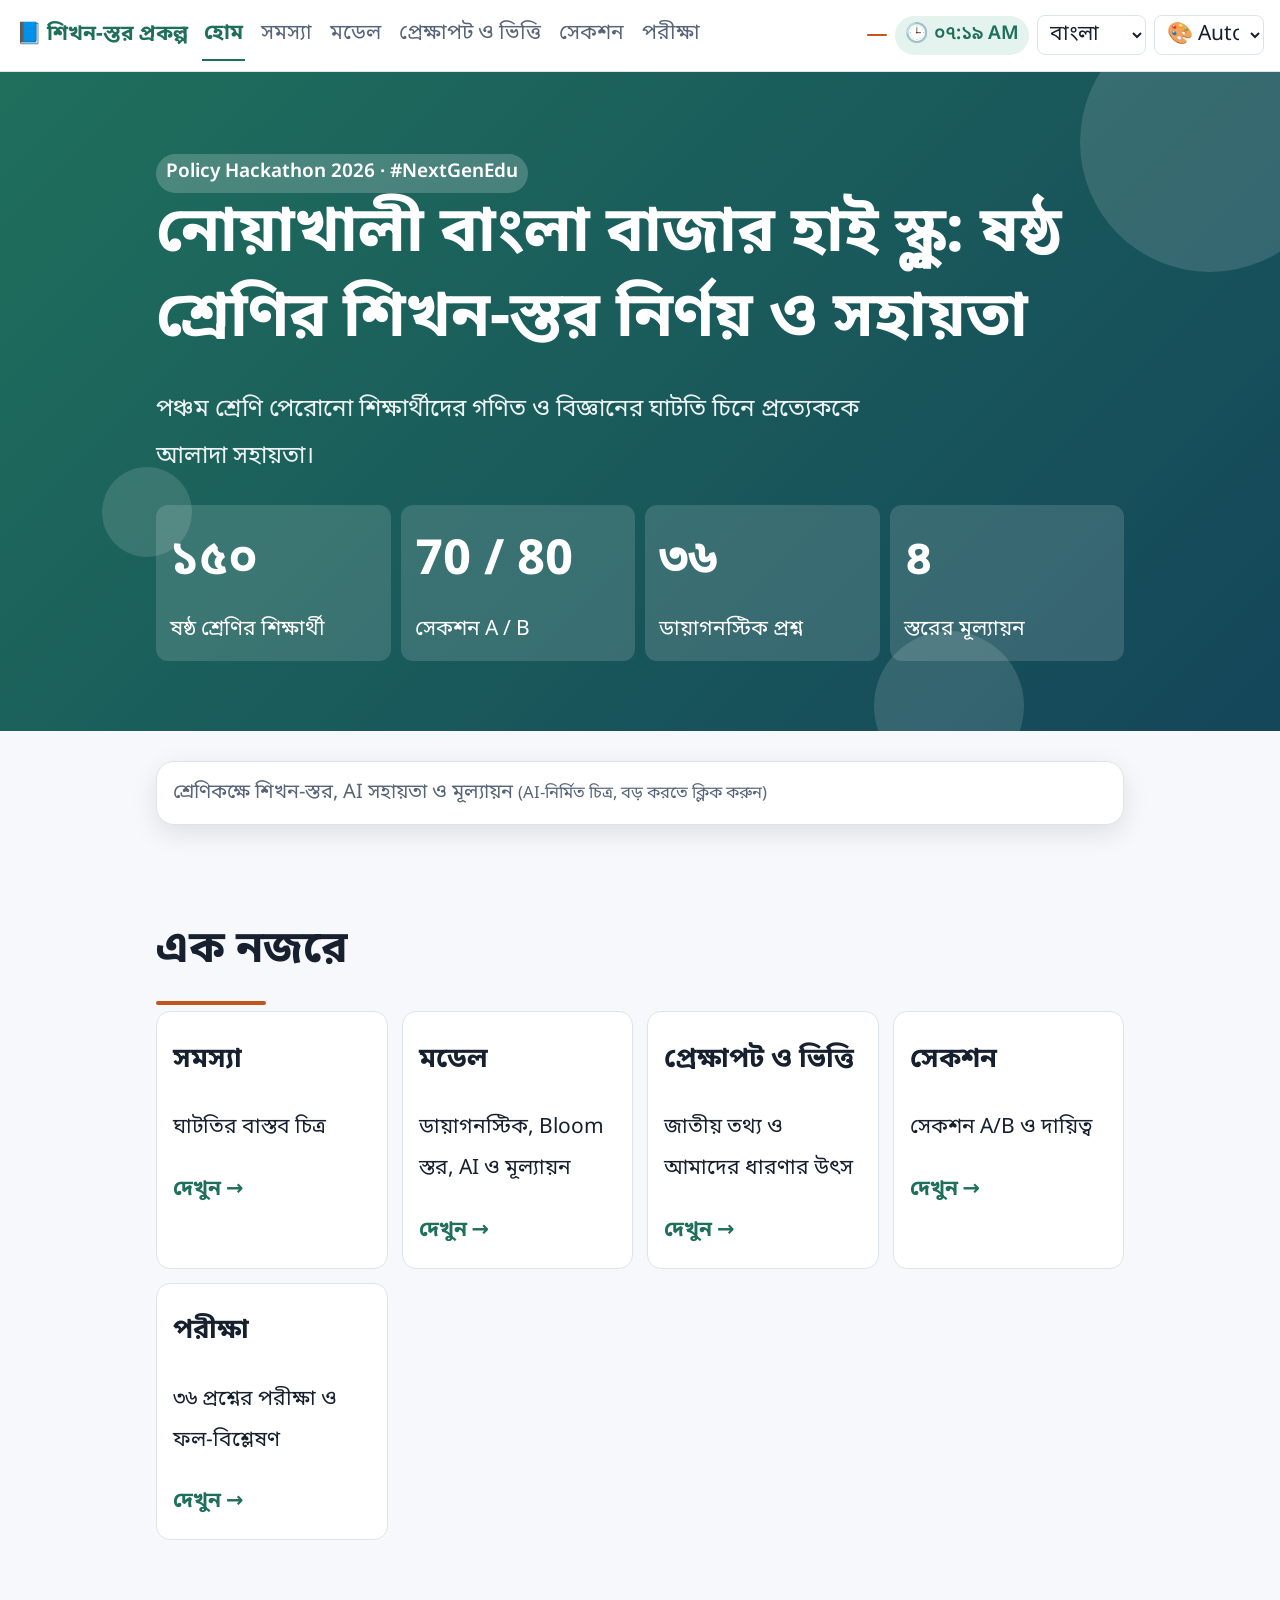
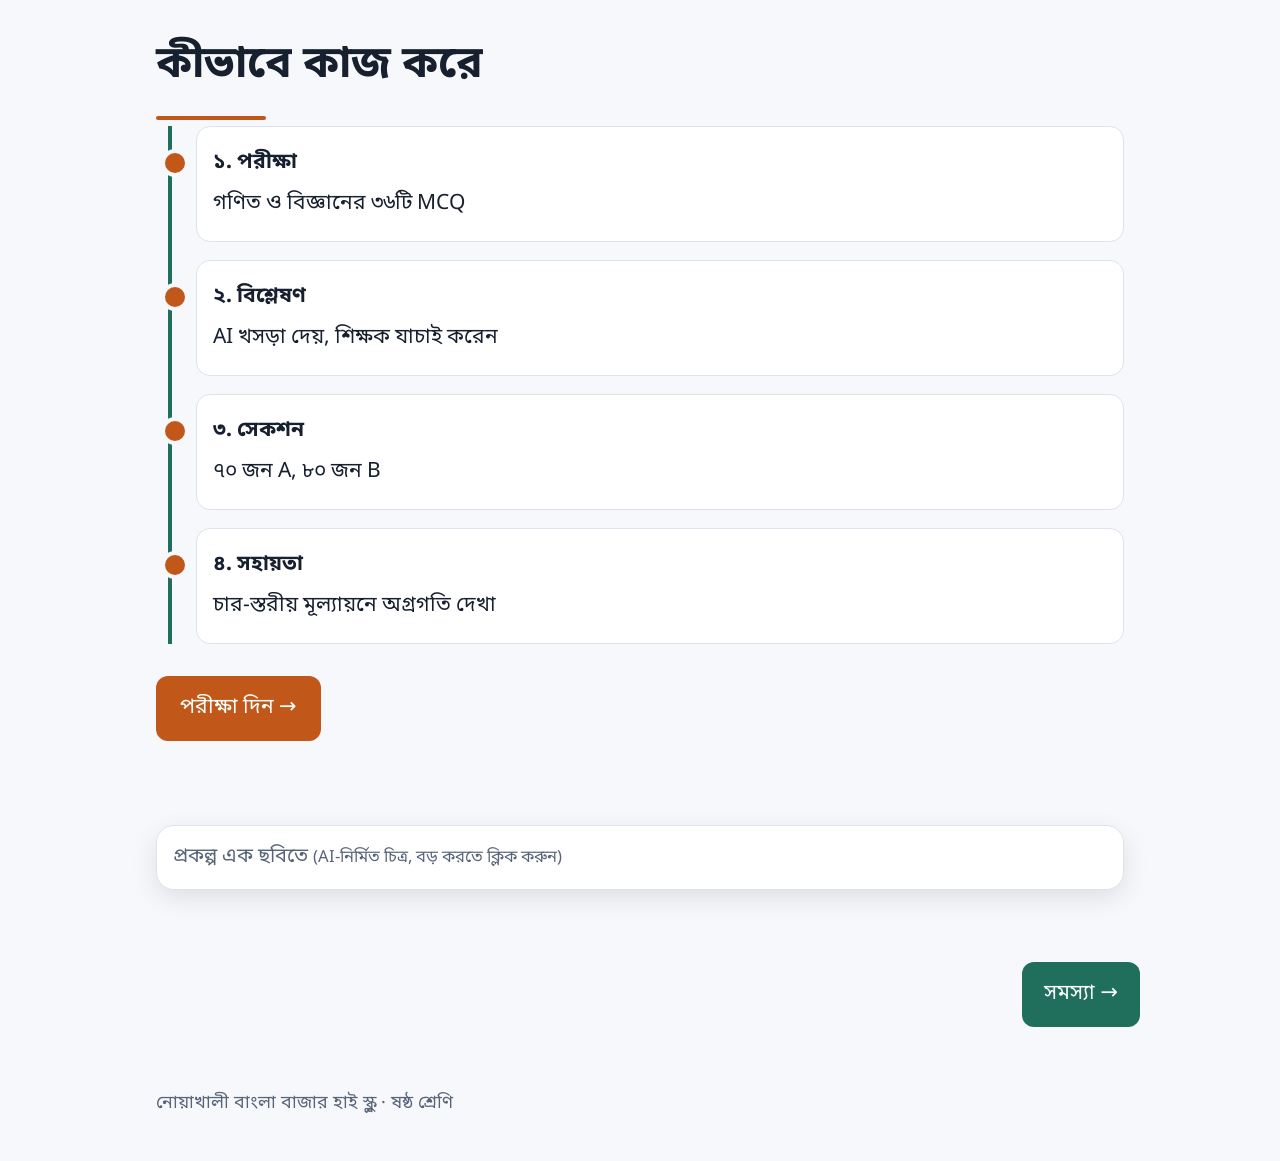
==== index.html @ 9eba0ad5 "Add files via upload" ====
<!doctype html><html lang="bn"><head><meta charset="utf-8"><meta name="viewport" content="width=device-width,initial-scale=1,viewport-fit=cover"><title>Learning-Level Project</title>
<link href="https://fonts.googleapis.com/css2?family=Noto+Sans+Bengali:wght@400;600;700&family=Noto+Sans+Devanagari:wght@400;600;700&display=swap" rel="stylesheet"><link rel="stylesheet" href="style.css"></head><body data-pk="n_home">
<nav><b>📘 <span data-t="brand"></span></b><a href="index.html" class="on" data-t="n_home"></a><a href="problem.html" class="" data-t="n_prob"></a><a href="model.html" class="" data-t="n_model"></a><a href="evidence.html" class="" data-t="n_ctx"></a><a href="sections.html" class="" data-t="n_sec"></a><a href="exam.html" class="" data-t="n_exam"></a><span style="margin-left:auto;display:flex;gap:8px;align-items:center"><span id="nt" class="tag" style="background:var(--ac);color:#fff"></span><span id="clk" class="tag"></span>
<select id="lg" aria-label="Language"><option value="bn">বাংলা</option><option value="en">English</option><option value="hi">हिन्दी</option></select>
<select id="th" aria-label="Theme"><option value="auto">🎨 Auto</option><option value="light">☀️</option><option value="dark">🌙</option><option value="ocean">🌊</option><option value="forest">🌲</option><option value="sunset">🌅</option><option value="rose">🌸</option><option value="midnight">🌌</option></select></span></nav>
<header class="hero "><i class="blob b1"></i><i class="blob b2"></i><i class="blob b3"></i><div class="w"><span class="tag" style="background:rgba(255,255,255,.2);color:#fff">Policy Hackathon 2026 · #NextGenEdu</span><h1 data-t="h_t"></h1><p data-t="h_s"></p><div class="st rv"><div><b data-n="150"></b><span data-t="st1"></span></div><div><b>70 / 80</b><span data-t="st2"></span></div><div><b data-n="36"></b><span data-t="st3"></span></div><div><b data-n="4"></b><span data-t="st4"></span></div></div></div></header>
<main><section class=""><div class="w"><figure class="fig rv"><img src="img/banner.jpg" loading="lazy" alt=""><figcaption><span data-t="cap_banner"></span> <small data-t="zoom"></small></figcaption></figure></div></section><section class=""><div class="w"><h2 class="rv" data-t="h_g"></h2><div class="g"><a class="c lk rv d0" href="problem.html"><h3 data-t="n_prob"></h3><p data-t="d_prob"></p><span data-t="see"></span></a><a class="c lk rv d1" href="model.html"><h3 data-t="n_model"></h3><p data-t="d_model"></p><span data-t="see"></span></a><a class="c lk rv d2" href="evidence.html"><h3 data-t="n_ctx"></h3><p data-t="d_ctx"></p><span data-t="see"></span></a><a class="c lk rv d3" href="sections.html"><h3 data-t="n_sec"></h3><p data-t="d_sec"></p><span data-t="see"></span></a><a class="c lk rv d0" href="exam.html"><h3 data-t="n_exam"></h3><p data-t="d_exam"></p><span data-t="see"></span></a></div></div></section><section class=""><div class="w"><h2 class="rv" data-t="h_h"></h2><div class="tl"><div class="c rv" data-t="s1"></div><div class="c rv" data-t="s2"></div><div class="c rv" data-t="s3"></div><div class="c rv" data-t="s4"></div></div><a class="cta" href="exam.html" data-t="cta"></a></div></section><section class=""><div class="w"><figure class="fig rv"><img src="img/overview.jpg" loading="lazy" alt=""><figcaption><span data-t="cap_overview"></span> <small data-t="zoom"></small></figcaption></figure></div></section></main><div class="w nx"><span></span><a href="problem.html"><span data-t="n_prob"></span> →</a></div>
<footer><div class="w" data-t="foot"></div></footer><script src="i18n.js"></script><script src="app.js"></script></body></html>
---- style.css ----
:root{--bg:#f6f8fb;--cd:#fff;--tx:#17202e;--mu:#586579;--pr:#1f6f5c;--pr2:#e4f3ee;--ac:#c2571a;--bd:#dce3ec;--ok:#1f8f4e;--no:#c93b3b;box-sizing:border-box;padding-top:env(safe-area-inset-top,0px);padding-bottom:env(safe-area-inset-bottom,0px)}
@media(prefers-color-scheme:dark){:root:not([data-theme="light"]){--bg:#0f1620;--cd:#18212e;--tx:#e8edf5;--mu:#9aa8bc;--pr:#4fc3a1;--pr2:#16342d;--ac:#f0914f;--bd:#2a3748;color-scheme:dark}}
:root[data-theme="dark"]{--bg:#0f1620;--cd:#18212e;--tx:#e8edf5;--mu:#9aa8bc;--pr:#4fc3a1;--pr2:#16342d;--ac:#f0914f;--bd:#2a3748;color-scheme:dark}
:root[data-theme="dark"]{--hp:#1b4d41;--h2:#0e2f3d}@media(prefers-color-scheme:dark){:root:not([data-theme]){--hp:#1b4d41;--h2:#0e2f3d}}
:root[data-theme="ocean"]{--bg:#eef6fb;--cd:#fff;--tx:#10222f;--mu:#52687a;--pr:#1565a8;--pr2:#e0eef9;--ac:#e07b00;--bd:#cfe0ec;--hp:#1565a8;--h2:#0b3a66}
:root[data-theme="forest"]{--bg:#f3f6ef;--cd:#fff;--tx:#1d2a1a;--mu:#5b6b55;--pr:#3b7d2c;--pr2:#e6f1df;--ac:#b5651d;--bd:#d9e3d0;--hp:#3b7d2c;--h2:#1f4a1a}
:root[data-theme="sunset"]{--bg:#fff6f0;--cd:#fff;--tx:#2b1a14;--mu:#7a5a4d;--pr:#c94a18;--pr2:#fde9df;--ac:#7a3fb0;--bd:#f0d9cc;--hp:#d2531e;--h2:#8e2a3c}
:root[data-theme="rose"]{--bg:#fdf3f6;--cd:#fff;--tx:#2a1620;--mu:#7a5565;--pr:#b83a6b;--pr2:#fbe4ec;--ac:#2a7f8f;--bd:#efd3dd;--hp:#b83a6b;--h2:#6a2150}
:root[data-theme="midnight"]{--bg:#0b1020;--cd:#141b30;--tx:#e6ebf7;--mu:#98a3c0;--pr:#7aa2ff;--pr2:#1c2850;--ac:#ffb454;--bd:#27315a;--hp:#27408f;--h2:#121a3a;color-scheme:dark}
select{font:inherit;padding:4px 8px;border-radius:8px;border:1px solid var(--bd);background:var(--cd);color:var(--tx)}
html{scroll-behavior:smooth;scroll-padding-top:calc(env(safe-area-inset-top,0px) + 64px)}
*{box-sizing:border-box}body{margin:0;background:var(--bg);color:var(--tx);font-family:'Noto Sans Bengali','Kalpurush',system-ui,sans-serif;line-height:1.75}
nav{position:sticky;top:0;z-index:9;background:var(--cd);border-bottom:1px solid var(--bd);padding:10px 16px;padding-top:calc(10px + env(safe-area-inset-top,0px));display:flex;gap:14px;align-items:center;overflow-x:auto;white-space:nowrap}
nav b{color:var(--pr)}nav a{color:var(--mu);text-decoration:none;font-size:.9rem}nav a:hover{color:var(--pr)}
.w{max-width:1000px;margin:0 auto;padding:0 16px}section{padding:42px 0}h2{font-size:1.5rem;margin:0 0 6px}h3{margin:.2em 0}.sub{color:var(--mu);margin:0 0 18px}
.hero{background:linear-gradient(135deg,var(--hp,var(--pr)),var(--h2,#14465a));color:#fff;padding:54px 0 46px}.hero h1{font-size:clamp(1.5rem,4.5vw,2.4rem);margin:0 0 8px;line-height:1.35}.hero p{max-width:720px;opacity:.92}
.st{display:grid;grid-template-columns:repeat(auto-fit,minmax(130px,1fr));gap:10px;margin-top:22px}.st div{background:rgba(255,255,255,.14);border-radius:12px;padding:10px 14px}.st b{font-size:1.6rem;display:block}
.g{display:grid;grid-template-columns:repeat(auto-fit,minmax(230px,1fr));gap:14px}.c{background:var(--cd);border:1px solid var(--bd);border-radius:14px;padding:16px}
.tbl{overflow-x:auto}table{border-collapse:collapse;width:100%;background:var(--cd);font-size:.93rem}td,th{border:1px solid var(--bd);padding:8px 10px;text-align:left;vertical-align:top}th{background:var(--pr2)}
.bar{display:flex;height:34px;border-radius:10px;overflow:hidden;margin:10px 0;font-size:.85rem;color:#fff}.bar span{display:flex;align-items:center;justify-content:center}
.tag{display:inline-block;background:var(--pr2);color:var(--pr);border-radius:20px;padding:1px 10px;font-size:.8rem;font-weight:600}.warn{border-left:5px solid var(--ac);background:var(--cd);padding:12px 16px;border-radius:8px;margin-top:16px}
button{font:inherit;border:0;border-radius:10px;padding:10px 18px;background:var(--pr);color:#fff;cursor:pointer}button.s{background:var(--pr2);color:var(--pr)}button:disabled{opacity:.45}
input{font:inherit;padding:10px;border:1px solid var(--bd);border-radius:10px;background:var(--bg);color:var(--tx);width:100%;margin:4px 0 10px}
.opt{display:flex;gap:10px;width:100%;text-align:left;background:var(--cd);color:var(--tx);border:2px solid var(--bd);margin:8px 0}.opt.on{border-color:var(--pr);background:var(--pr2)}
.nv{display:grid;grid-template-columns:repeat(auto-fill,minmax(40px,1fr));gap:6px;margin-top:10px}.nv button{padding:7px 0;background:var(--cd);color:var(--tx);border:2px solid var(--bd)}.nv .d{background:var(--pr2);border-color:var(--pr)}.nv .cur{outline:2px solid var(--ac)}
.row{display:flex;justify-content:space-between;gap:10px;flex-wrap:wrap;margin-top:12px;align-items:center}.big{font-size:2.4rem;font-weight:700;color:var(--pr)}
.ok{color:var(--ok)}.no{color:var(--no)}#tm{font-weight:700;color:var(--ac)}footer{padding:30px 0 40px;color:var(--mu);font-size:.85rem}.hide{display:none}
@media print{nav,.noprint{display:none}.hero{color:#000;background:none}}

html{font-size:clamp(18px,1.15vw + 12px,21px)}body{line-height:1.95;animation:pg .6s ease both}
h2{font-size:2.1rem}h3{font-size:1.3rem}.sub{font-size:1.08rem}nav a{font-size:1rem;padding:4px 2px;border-bottom:2px solid transparent}nav a.on{color:var(--pr);border-color:var(--pr);font-weight:700}
table{font-size:1rem}td,th{padding:12px 14px}button{font-size:1.05rem;padding:12px 22px}.opt{font-size:1.15rem}.tag{font-size:.9rem}.c{transition:transform .3s,box-shadow .3s}.c:hover{transform:translateY(-6px);box-shadow:0 14px 30px rgba(0,0,0,.12)}
.hero{position:relative;overflow:hidden;padding:80px 0 70px}.hero .w{position:relative;z-index:1}.hero h1{font-size:clamp(1.8rem,5vw,3rem)}.hero p{font-size:1.15rem}.ph{padding:48px 0 38px}
.blob{position:absolute;border-radius:50%;background:#fff;opacity:.13;animation:fl 9s ease-in-out infinite}.b1{width:260px;height:260px;right:-60px;top:-60px}.b2{width:150px;height:150px;right:20%;bottom:-50px;animation-delay:-3s}.b3{width:90px;height:90px;left:8%;top:60%;animation-delay:-6s}
.st b{font-size:2.3rem}.big{font-size:3rem}.rv{opacity:0;transform:translateY(28px);transition:opacity .8s ease,transform .8s ease}.rv.in{opacity:1;transform:none}.d1{transition-delay:.12s}.d2{transition-delay:.24s}.d3{transition-delay:.36s}
.bar span{transform-origin:left;transform:scaleX(0)}.bar.in span{animation:grow 1.1s ease forwards}.bar.in span:nth-child(2){animation-delay:.2s}.bar.in span:nth-child(3){animation-delay:.4s}.bar.in span:nth-child(4){animation-delay:.6s}
.tl{border-left:4px solid var(--pr);margin-left:12px;padding-left:24px}.tl .c{margin-bottom:18px;position:relative}.tl .c:before{content:'';position:absolute;left:-36px;top:22px;width:20px;height:20px;border-radius:50%;background:var(--ac);border:4px solid var(--bg)}
.nx{display:flex;justify-content:space-between;gap:12px;flex-wrap:wrap;padding:30px 0}.nx a{background:var(--pr);color:#fff;padding:12px 22px;border-radius:12px;text-decoration:none;transition:transform .2s}.nx a:hover{transform:translateX(4px)}.nx a.s{background:var(--pr2);color:var(--pr)}
.big2{font-size:2.6rem;font-weight:700;color:var(--ac)}@keyframes pg{from{opacity:0}to{opacity:1}}@keyframes fl{50%{transform:translateY(-26px) scale(1.06)}}@keyframes grow{to{transform:scaleX(1)}}
@media(prefers-reduced-motion:reduce){*{animation:none!important;transition:none!important}.rv{opacity:1;transform:none}.bar span{transform:none}}
.md{position:fixed;inset:0;background:rgba(0,0,0,.55);display:flex;align-items:center;justify-content:center;z-index:50;animation:pg .25s}.mb{background:var(--cd);color:var(--tx);border-radius:20px;padding:28px;max-width:480px;width:calc(100% - 32px);animation:pop .35s ease;box-shadow:0 20px 60px rgba(0,0,0,.35)}
@keyframes pop{from{transform:scale(.85);opacity:0}}@keyframes sl{from{opacity:0;transform:translateX(26px)}}@keyframes pl{50%{opacity:.45}}@keyframes gv{to{stroke-dashoffset:var(--o)}}@keyframes fw{from{width:0}}
.intro ul{padding-left:1.2em}.qs{animation:sl .35s ease}.pbar{height:10px;background:var(--bd);border-radius:8px;overflow:hidden;margin-bottom:12px}.pbar i{display:block;height:100%;background:linear-gradient(90deg,var(--pr),var(--ac));transition:width .5s}
.qt{font-size:1.45rem;line-height:1.75}.opt b{background:var(--pr2);color:var(--pr);border-radius:8px;min-width:2em;text-align:center;align-self:flex-start}.opt{transition:transform .15s,border-color .2s;align-items:center}.opt:hover{transform:translateX(6px);border-color:var(--pr)}.opt.on{animation:pop .3s}.opt.on b{background:var(--pr);color:#fff}
.tmr{font-weight:700}.tmr.low{color:var(--no);animation:pl 1s infinite}.fl{background:#fff3cd!important;border-color:#f0ad00!important;color:#7a5600!important}
.gauge{width:170px;height:170px}.gv{animation:gv 1.4s ease forwards}.res{display:flex;gap:22px;align-items:center;flex-wrap:wrap}.lb{display:grid;grid-template-columns:110px 1fr 54px;gap:10px;align-items:center;margin:8px 0}.tk{height:16px;background:var(--bd);border-radius:10px;overflow:hidden}.fb{height:100%;border-radius:10px;width:var(--w);animation:fw 1.1s ease both}.v0{background:#d64545}.v1{background:#e8890c}.v2{background:#7bb33a}.v3{background:#1f8f4e}
details{margin-top:8px}summary{cursor:pointer;font-weight:700}
.fig{margin:0;border-radius:18px;overflow:hidden;background:var(--cd);border:1px solid var(--bd);box-shadow:0 8px 26px rgba(0,0,0,.1)}.fig img{width:100%;height:auto;display:block;cursor:zoom-in;transition:transform .7s}.fig:hover img{transform:scale(1.04)}.fig figcaption{padding:12px 16px;color:var(--mu);font-size:.95rem}
.gal{display:grid;grid-template-columns:repeat(auto-fit,minmax(min(100%,340px),1fr));gap:20px}main>section:first-child{padding-top:30px}
.cmp .r2{display:grid;grid-template-columns:130px 1fr;gap:10px;align-items:center;margin:12px 0}.cmp .t{display:flex;align-items:center;gap:8px;margin:3px 0}.cmp .t div.f{height:16px;border-radius:10px;width:var(--w);transform-origin:left;transform:scaleX(0)}.cmp.in .f{animation:grow 1.1s ease forwards}.f.a,.lg.a{background:var(--pr)}.f.b,.lg.b{background:var(--ac)}.lg{display:inline-block;width:14px;height:14px;border-radius:4px;vertical-align:middle}.cmp b{min-width:3em;font-size:.95rem}.cmp small{color:var(--mu)}
@media(max-width:560px){.cmp .r2{grid-template-columns:1fr}}
body{font-family:'Noto Sans Bengali','Noto Sans Devanagari',system-ui,sans-serif}html[lang=hi] body,html[lang=en] body{line-height:1.85}
.flip{perspective:1000px;height:300px;cursor:pointer;outline:none}.fi{position:relative;width:100%;height:100%;transition:transform .7s;transform-style:preserve-3d}.ff,.fb2{position:absolute;inset:0;backface-visibility:hidden;-webkit-backface-visibility:hidden;border-radius:16px;padding:18px;display:flex;flex-direction:column;justify-content:center;border:1px solid var(--bd);background:var(--cd);box-shadow:0 6px 18px rgba(0,0,0,.08)}.fb2{transform:rotateY(180deg);background:var(--pr2);font-size:.98rem}.flip.on .fi{transform:rotateY(180deg)}@media(hover:hover){.flip:hover .fi{transform:rotateY(180deg)}.flip.on:hover .fi{transform:none}}.hint{color:var(--mu);margin-top:8px}.flip:focus-visible .ff{outline:3px solid var(--ac)}
.lad{display:grid;grid-template-columns:repeat(6,1fr);gap:10px;align-items:end}.stp{background:var(--cd);border:1px solid var(--bd);border-top:5px solid var(--pr);border-radius:14px;padding:12px;height:calc(120px + var(--i)*26px);transition:transform .3s,background .3s;font-size:.92rem}.stp:hover{transform:translateY(-8px);background:var(--pr2)}@media(max-width:820px){.lad{grid-template-columns:1fr 1fr}.stp{height:auto}}
.tbs{display:flex;gap:8px;flex-wrap:wrap;margin-bottom:12px}.tb{background:var(--cd);color:var(--tx);border:2px solid var(--bd)}.tb.on{background:var(--pr);color:#fff;border-color:var(--pr)}.tp{display:none}.tp.on{display:block;animation:sl .35s}
details.acc{background:var(--cd);border:1px solid var(--bd);border-radius:12px;padding:12px 16px;margin:8px 0;transition:box-shadow .2s,border-color .2s}details.acc:hover{box-shadow:0 6px 18px rgba(0,0,0,.1)}details.acc summary{cursor:pointer;font-weight:700}details.acc[open]{border-color:var(--pr)}details.acc p{margin:8px 0 0;animation:sl .3s}
a.lk{display:block;text-decoration:none;color:inherit}a.lk span{color:var(--pr);font-weight:700}h2:after{content:'';display:block;width:50px;height:4px;background:var(--ac);border-radius:4px;margin-top:6px;transition:width .8s}h2.in:after{width:110px}button:active{transform:scale(.97)}.cta{display:inline-block;margin-top:14px;background:var(--ac);color:#fff;padding:12px 24px;border-radius:12px;text-decoration:none;transition:transform .2s}.cta:hover{transform:scale(1.05)}
nav select{max-width:110px}
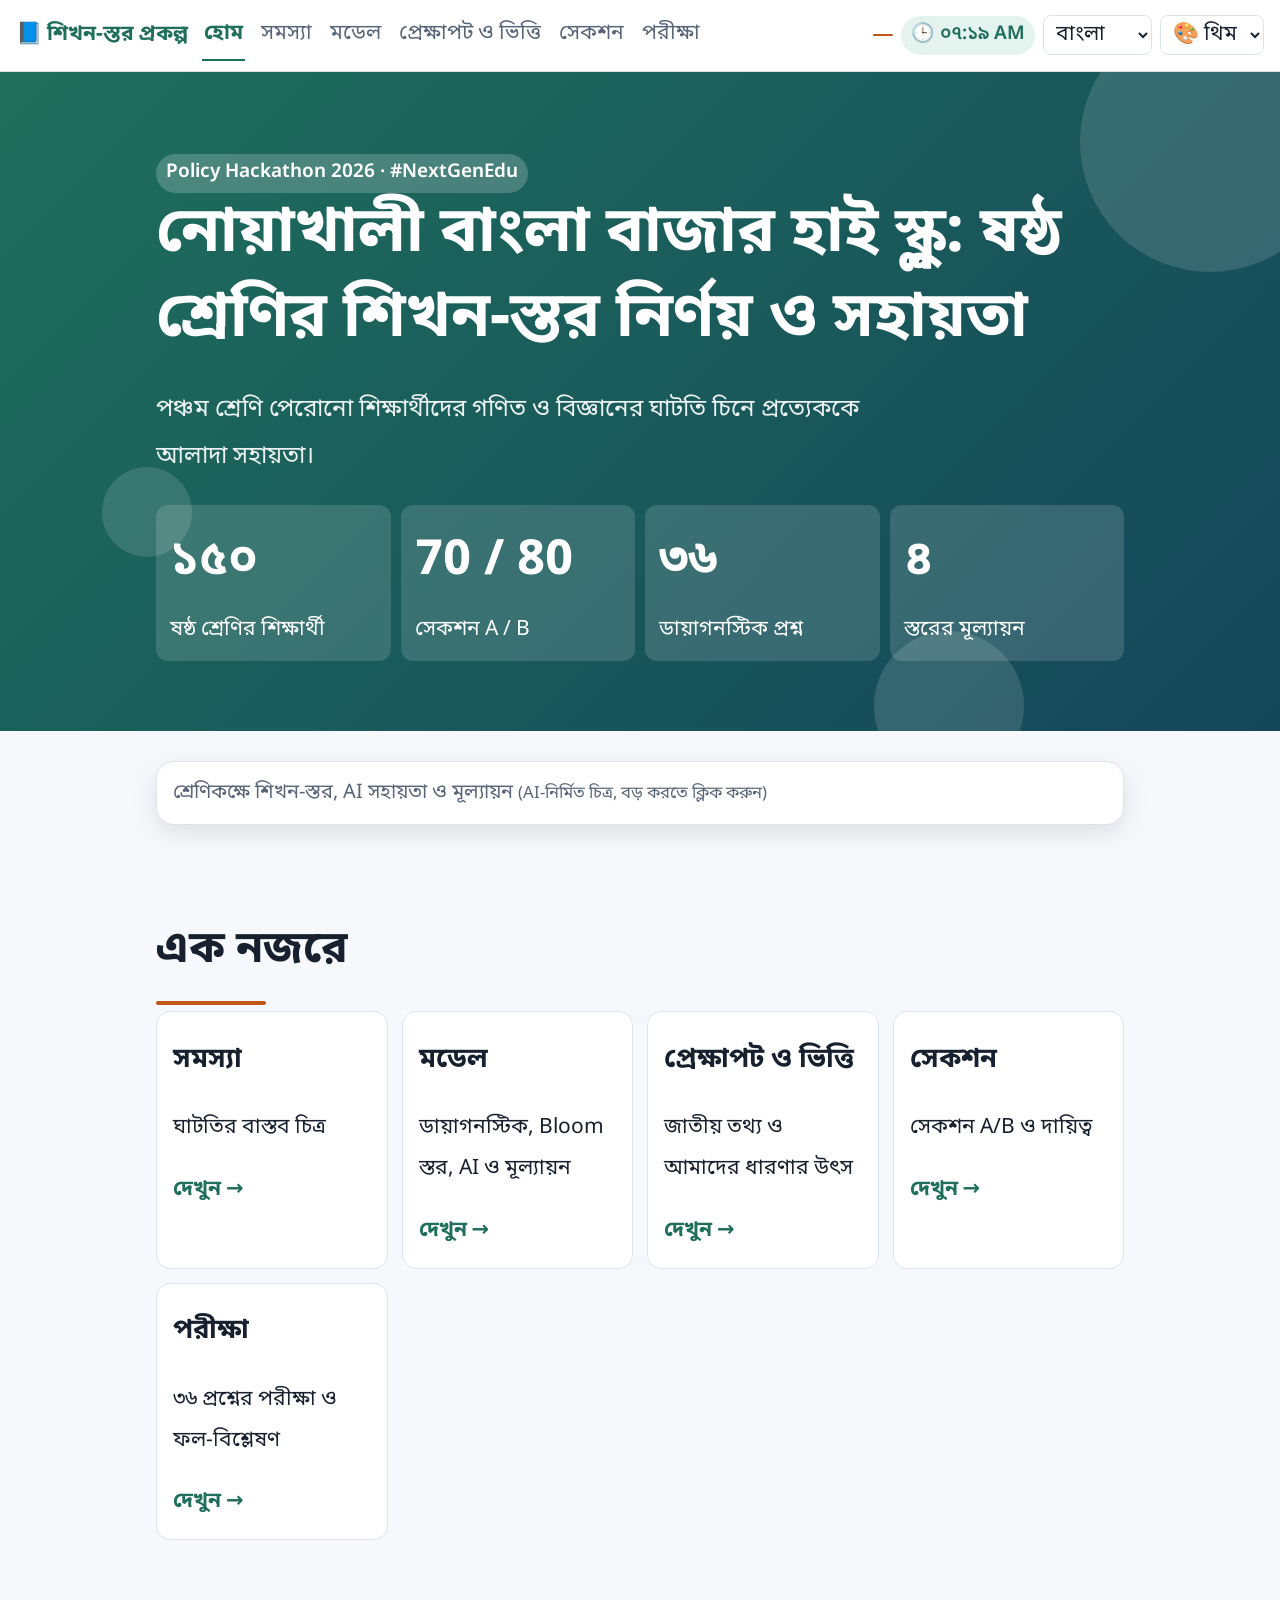
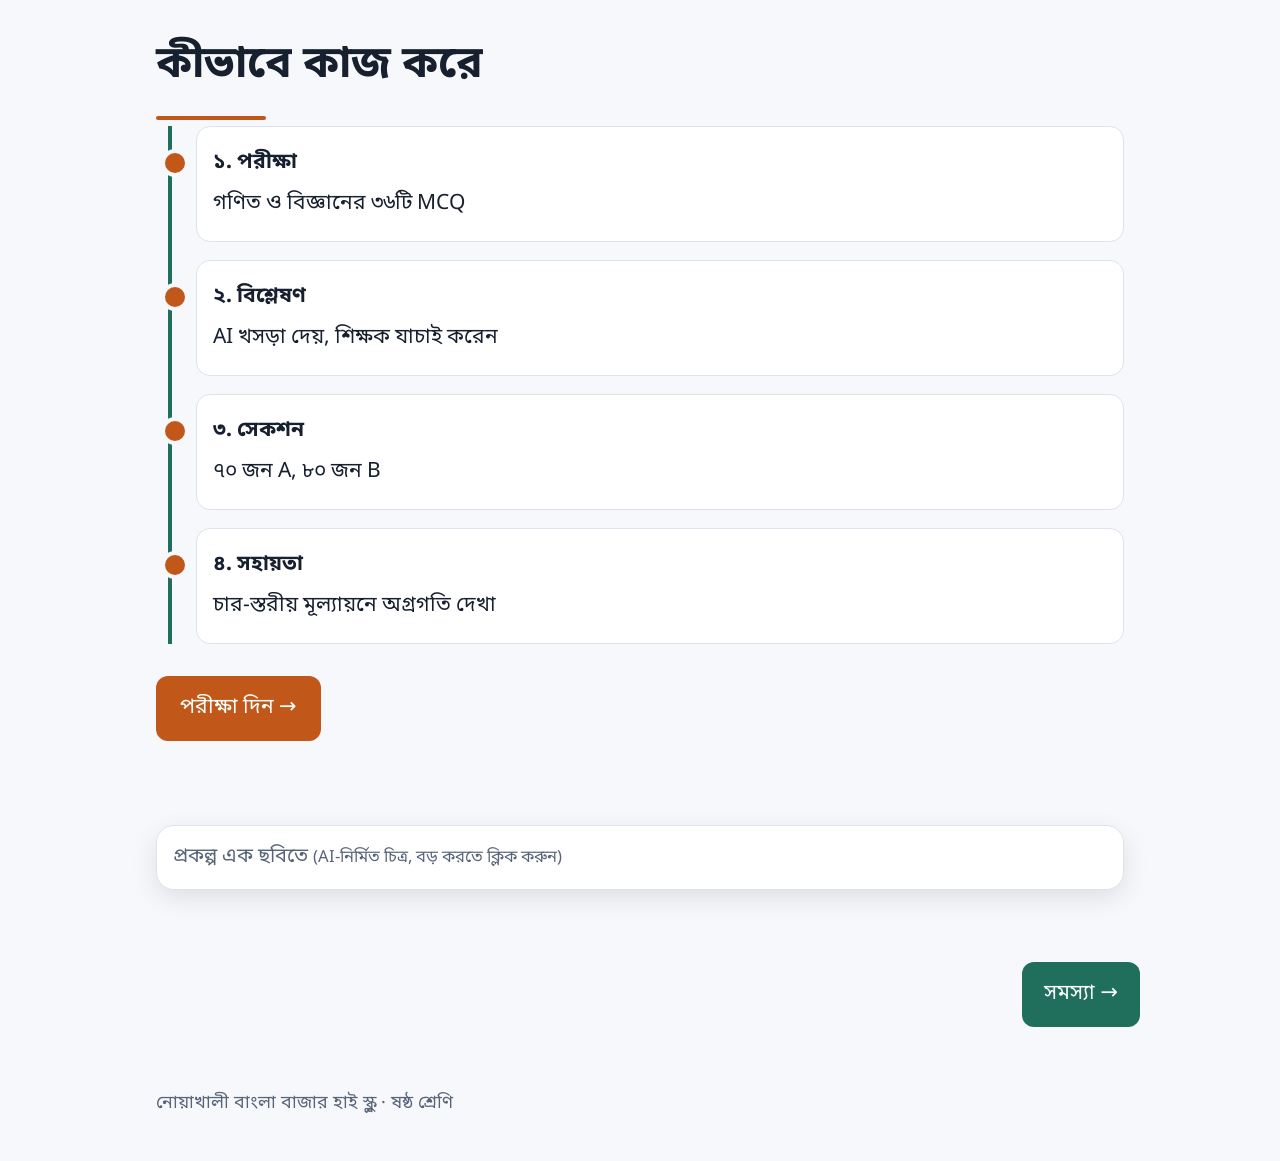
==== commit d148cedc: "Update index.html" ====
--- a/index.html
+++ b/index.html
@@ -2,7 +2,22 @@
 <link href="https://fonts.googleapis.com/css2?family=Noto+Sans+Bengali:wght@400;600;700&family=Noto+Sans+Devanagari:wght@400;600;700&display=swap" rel="stylesheet"><link rel="stylesheet" href="style.css"></head><body data-pk="n_home">
 <nav><b>📘 <span data-t="brand"></span></b><a href="index.html" class="on" data-t="n_home"></a><a href="problem.html" class="" data-t="n_prob"></a><a href="model.html" class="" data-t="n_model"></a><a href="evidence.html" class="" data-t="n_ctx"></a><a href="sections.html" class="" data-t="n_sec"></a><a href="exam.html" class="" data-t="n_exam"></a><span style="margin-left:auto;display:flex;gap:8px;align-items:center"><span id="nt" class="tag" style="background:var(--ac);color:#fff"></span><span id="clk" class="tag"></span>
 <select id="lg" aria-label="Language"><option value="bn">বাংলা</option><option value="en">English</option><option value="hi">हिन्दी</option></select>
-<select id="th" aria-label="Theme"><option value="auto">🎨 Auto</option><option value="light">☀️</option><option value="dark">🌙</option><option value="ocean">🌊</option><option value="forest">🌲</option><option value="sunset">🌅</option><option value="rose">🌸</option><option value="midnight">🌌</option></select></span></nav>
-<header class="hero "><i class="blob b1"></i><i class="blob b2"></i><i class="blob b3"></i><div class="w"><span class="tag" style="background:rgba(255,255,255,.2);color:#fff">Policy Hackathon 2026 · #NextGenEdu</span><h1 data-t="h_t"></h1><p data-t="h_s"></p><div class="st rv"><div><b data-n="150"></b><span data-t="st1"></span></div><div><b>70 / 80</b><span data-t="st2"></span></div><div><b data-n="36"></b><span data-t="st3"></span></div><div><b data-n="4"></b><span data-t="st4"></span></div></div></div></header>
+
+  
+<select id="th" aria-label="Theme">
+  
+  <option value="auto">🎨 থিম </option>
+                <option value="light">হালকা</option>
+                <option value="dark">ডার্ক</option>
+                <option value="ocean">সাগর</option>
+                <option value="forest">বন</option>
+                <option value="sunset">সূর্যাস্ত</option>
+                <option value="rose">গোলাপ</option>
+                <option value="midnight">মধ্যরাত</option>
+
+</select></span></nav>
+
+  
+  <header class="hero "><i class="blob b1"></i><i class="blob b2"></i><i class="blob b3"></i><div class="w"><span class="tag" style="background:rgba(255,255,255,.2);color:#fff">Policy Hackathon 2026 · #NextGenEdu</span><h1 data-t="h_t"></h1><p data-t="h_s"></p><div class="st rv"><div><b data-n="150"></b><span data-t="st1"></span></div><div><b>70 / 80</b><span data-t="st2"></span></div><div><b data-n="36"></b><span data-t="st3"></span></div><div><b data-n="4"></b><span data-t="st4"></span></div></div></div></header>
 <main><section class=""><div class="w"><figure class="fig rv"><img src="img/banner.jpg" loading="lazy" alt=""><figcaption><span data-t="cap_banner"></span> <small data-t="zoom"></small></figcaption></figure></div></section><section class=""><div class="w"><h2 class="rv" data-t="h_g"></h2><div class="g"><a class="c lk rv d0" href="problem.html"><h3 data-t="n_prob"></h3><p data-t="d_prob"></p><span data-t="see"></span></a><a class="c lk rv d1" href="model.html"><h3 data-t="n_model"></h3><p data-t="d_model"></p><span data-t="see"></span></a><a class="c lk rv d2" href="evidence.html"><h3 data-t="n_ctx"></h3><p data-t="d_ctx"></p><span data-t="see"></span></a><a class="c lk rv d3" href="sections.html"><h3 data-t="n_sec"></h3><p data-t="d_sec"></p><span data-t="see"></span></a><a class="c lk rv d0" href="exam.html"><h3 data-t="n_exam"></h3><p data-t="d_exam"></p><span data-t="see"></span></a></div></div></section><section class=""><div class="w"><h2 class="rv" data-t="h_h"></h2><div class="tl"><div class="c rv" data-t="s1"></div><div class="c rv" data-t="s2"></div><div class="c rv" data-t="s3"></div><div class="c rv" data-t="s4"></div></div><a class="cta" href="exam.html" data-t="cta"></a></div></section><section class=""><div class="w"><figure class="fig rv"><img src="img/overview.jpg" loading="lazy" alt=""><figcaption><span data-t="cap_overview"></span> <small data-t="zoom"></small></figcaption></figure></div></section></main><div class="w nx"><span></span><a href="problem.html"><span data-t="n_prob"></span> →</a></div>
-<footer><div class="w" data-t="foot"></div></footer><script src="i18n.js"></script><script src="app.js"></script></body></html>+<footer><div class="w" data-t="foot"></div></footer><script src="i18n.js"></script><script src="app.js"></script></body></html>
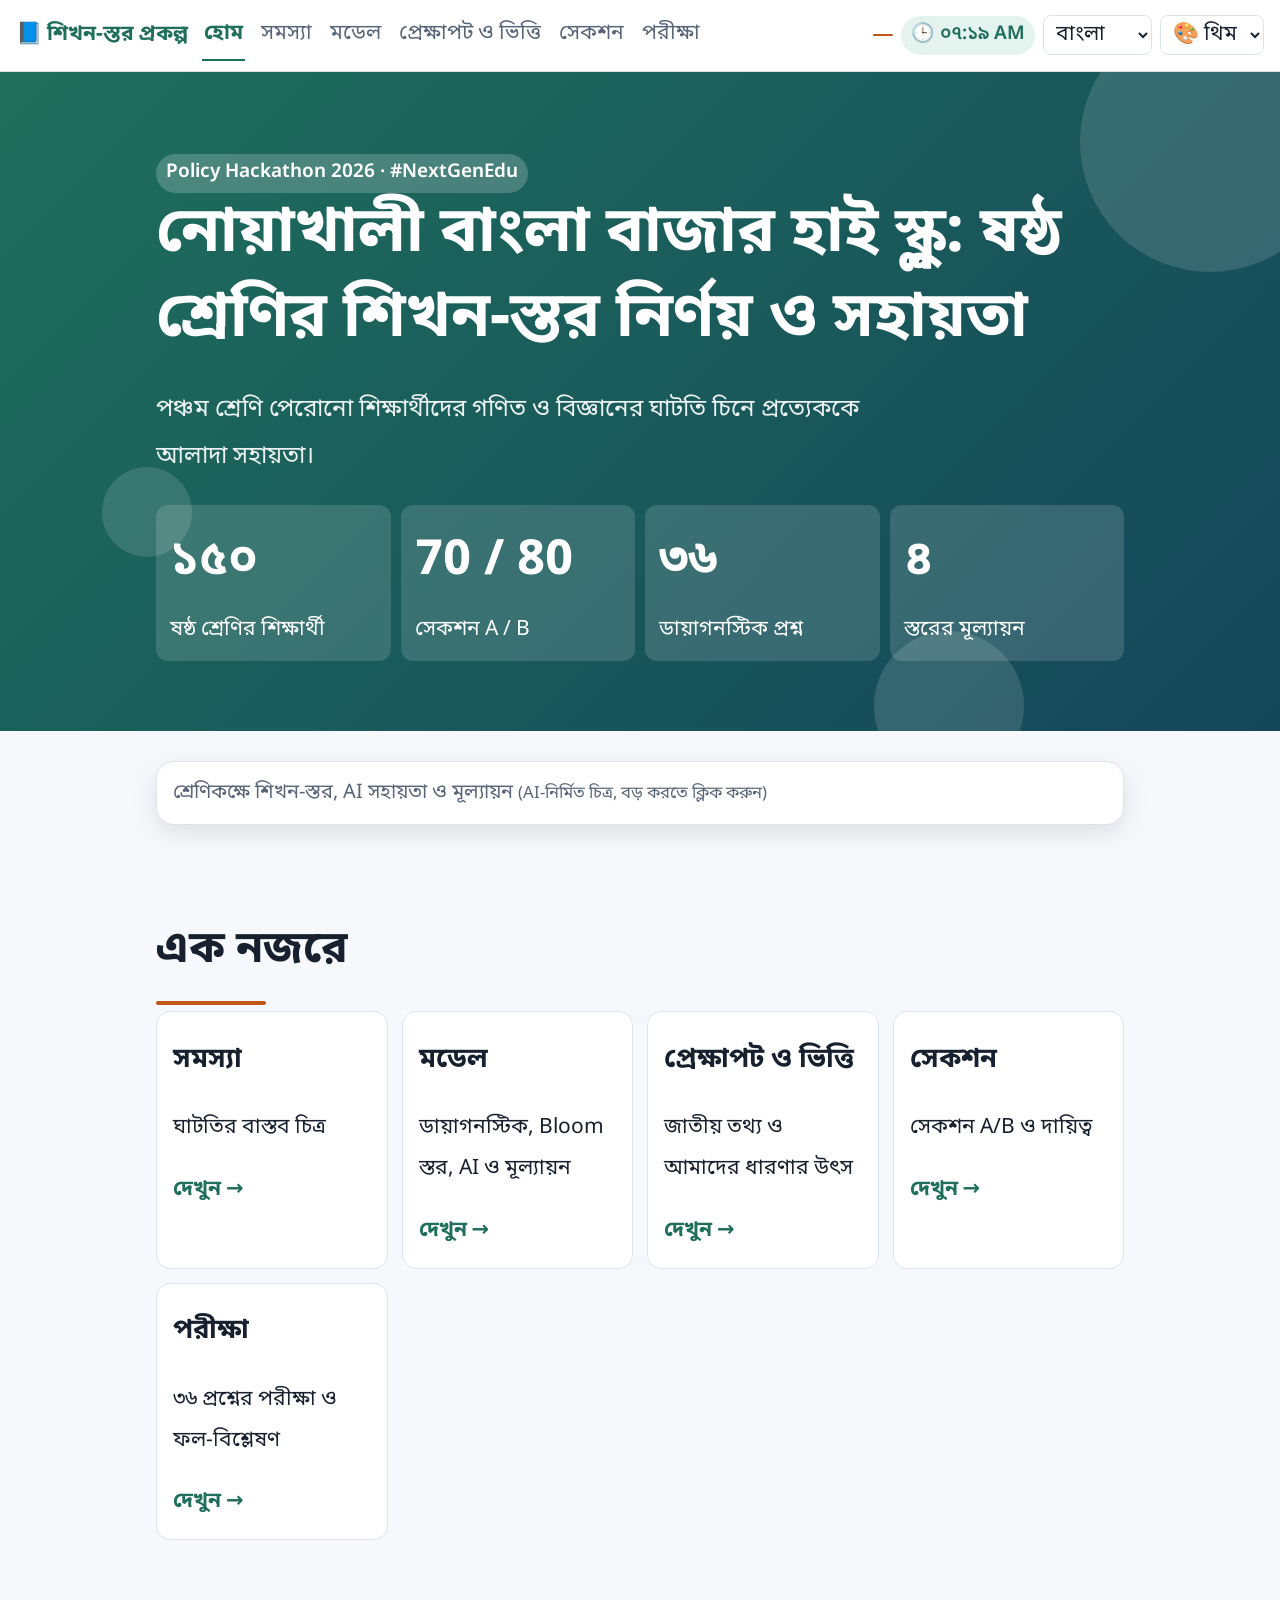
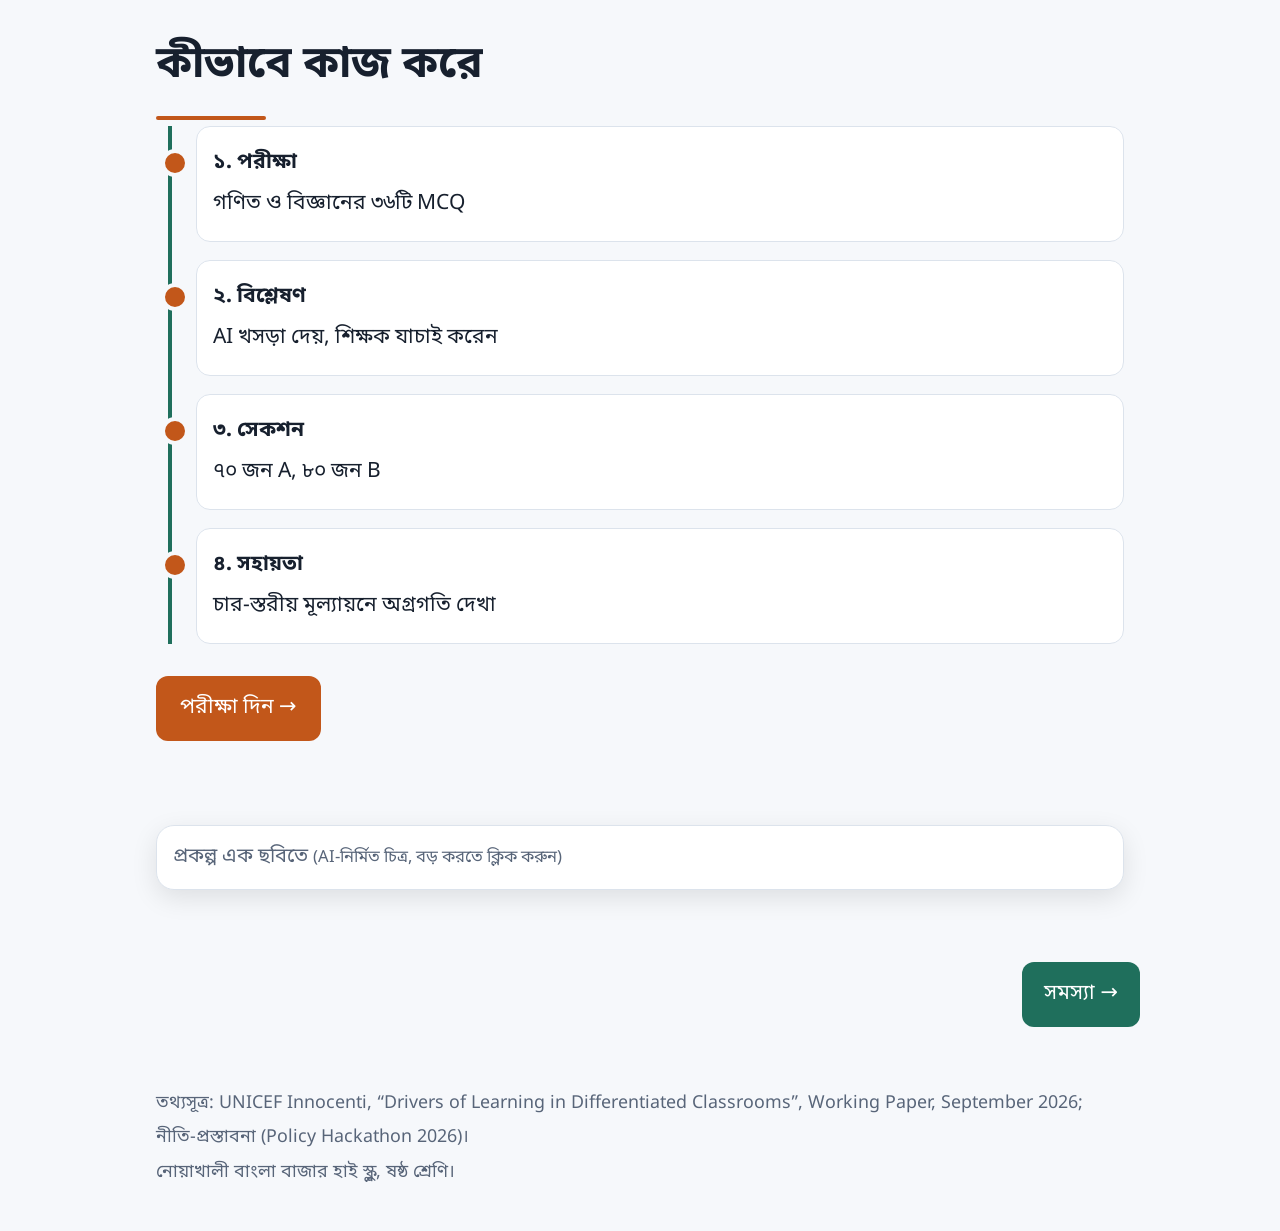
==== commit 586a4d3f: "Update language selection and footer content Added a default language option and updated footer with" ====
--- a/index.html
+++ b/index.html
@@ -1,11 +1,12 @@
 <!doctype html><html lang="bn"><head><meta charset="utf-8"><meta name="viewport" content="width=device-width,initial-scale=1,viewport-fit=cover"><title>Learning-Level Project</title>
 <link href="https://fonts.googleapis.com/css2?family=Noto+Sans+Bengali:wght@400;600;700&family=Noto+Sans+Devanagari:wght@400;600;700&display=swap" rel="stylesheet"><link rel="stylesheet" href="style.css"></head><body data-pk="n_home">
 <nav><b>📘 <span data-t="brand"></span></b><a href="index.html" class="on" data-t="n_home"></a><a href="problem.html" class="" data-t="n_prob"></a><a href="model.html" class="" data-t="n_model"></a><a href="evidence.html" class="" data-t="n_ctx"></a><a href="sections.html" class="" data-t="n_sec"></a><a href="exam.html" class="" data-t="n_exam"></a><span style="margin-left:auto;display:flex;gap:8px;align-items:center"><span id="nt" class="tag" style="background:var(--ac);color:#fff"></span><span id="clk" class="tag"></span>
-<select id="lg" aria-label="Language"><option value="bn">বাংলা</option><option value="en">English</option><option value="hi">हिन्दी</option></select>
+
+  <select id="lg" aria-label="Language"><option value="auto">ভাষা</option><option value="bn">বাংলা</option><option value="en">English</option><option value="hi">हिन्दी</option></select>
 
   
 <select id="th" aria-label="Theme">
-  
+   
   <option value="auto">🎨 থিম </option>
                 <option value="light">হালকা</option>
                 <option value="dark">ডার্ক</option>
@@ -20,4 +21,10 @@
   
   <header class="hero "><i class="blob b1"></i><i class="blob b2"></i><i class="blob b3"></i><div class="w"><span class="tag" style="background:rgba(255,255,255,.2);color:#fff">Policy Hackathon 2026 · #NextGenEdu</span><h1 data-t="h_t"></h1><p data-t="h_s"></p><div class="st rv"><div><b data-n="150"></b><span data-t="st1"></span></div><div><b>70 / 80</b><span data-t="st2"></span></div><div><b data-n="36"></b><span data-t="st3"></span></div><div><b data-n="4"></b><span data-t="st4"></span></div></div></div></header>
 <main><section class=""><div class="w"><figure class="fig rv"><img src="img/banner.jpg" loading="lazy" alt=""><figcaption><span data-t="cap_banner"></span> <small data-t="zoom"></small></figcaption></figure></div></section><section class=""><div class="w"><h2 class="rv" data-t="h_g"></h2><div class="g"><a class="c lk rv d0" href="problem.html"><h3 data-t="n_prob"></h3><p data-t="d_prob"></p><span data-t="see"></span></a><a class="c lk rv d1" href="model.html"><h3 data-t="n_model"></h3><p data-t="d_model"></p><span data-t="see"></span></a><a class="c lk rv d2" href="evidence.html"><h3 data-t="n_ctx"></h3><p data-t="d_ctx"></p><span data-t="see"></span></a><a class="c lk rv d3" href="sections.html"><h3 data-t="n_sec"></h3><p data-t="d_sec"></p><span data-t="see"></span></a><a class="c lk rv d0" href="exam.html"><h3 data-t="n_exam"></h3><p data-t="d_exam"></p><span data-t="see"></span></a></div></div></section><section class=""><div class="w"><h2 class="rv" data-t="h_h"></h2><div class="tl"><div class="c rv" data-t="s1"></div><div class="c rv" data-t="s2"></div><div class="c rv" data-t="s3"></div><div class="c rv" data-t="s4"></div></div><a class="cta" href="exam.html" data-t="cta"></a></div></section><section class=""><div class="w"><figure class="fig rv"><img src="img/overview.jpg" loading="lazy" alt=""><figcaption><span data-t="cap_overview"></span> <small data-t="zoom"></small></figcaption></figure></div></section></main><div class="w nx"><span></span><a href="problem.html"><span data-t="n_prob"></span> →</a></div>
-<footer><div class="w" data-t="foot"></div></footer><script src="i18n.js"></script><script src="app.js"></script></body></html>
+  <footer>
+        <div class="w">তথ্যসূত্র: UNICEF Innocenti, “Drivers of Learning in Differentiated Classrooms”, Working Paper,
+            September 2026; নীতি-প্রস্তাবনা (Policy Hackathon 2026)।<br>নোয়াখালী বাংলা বাজার হাই স্কুল, ষষ্ঠ শ্রেণি।
+        </div>
+    </footer>
+  
+  <script src="i18n.js"></script><script src="app.js"></script></body></html>
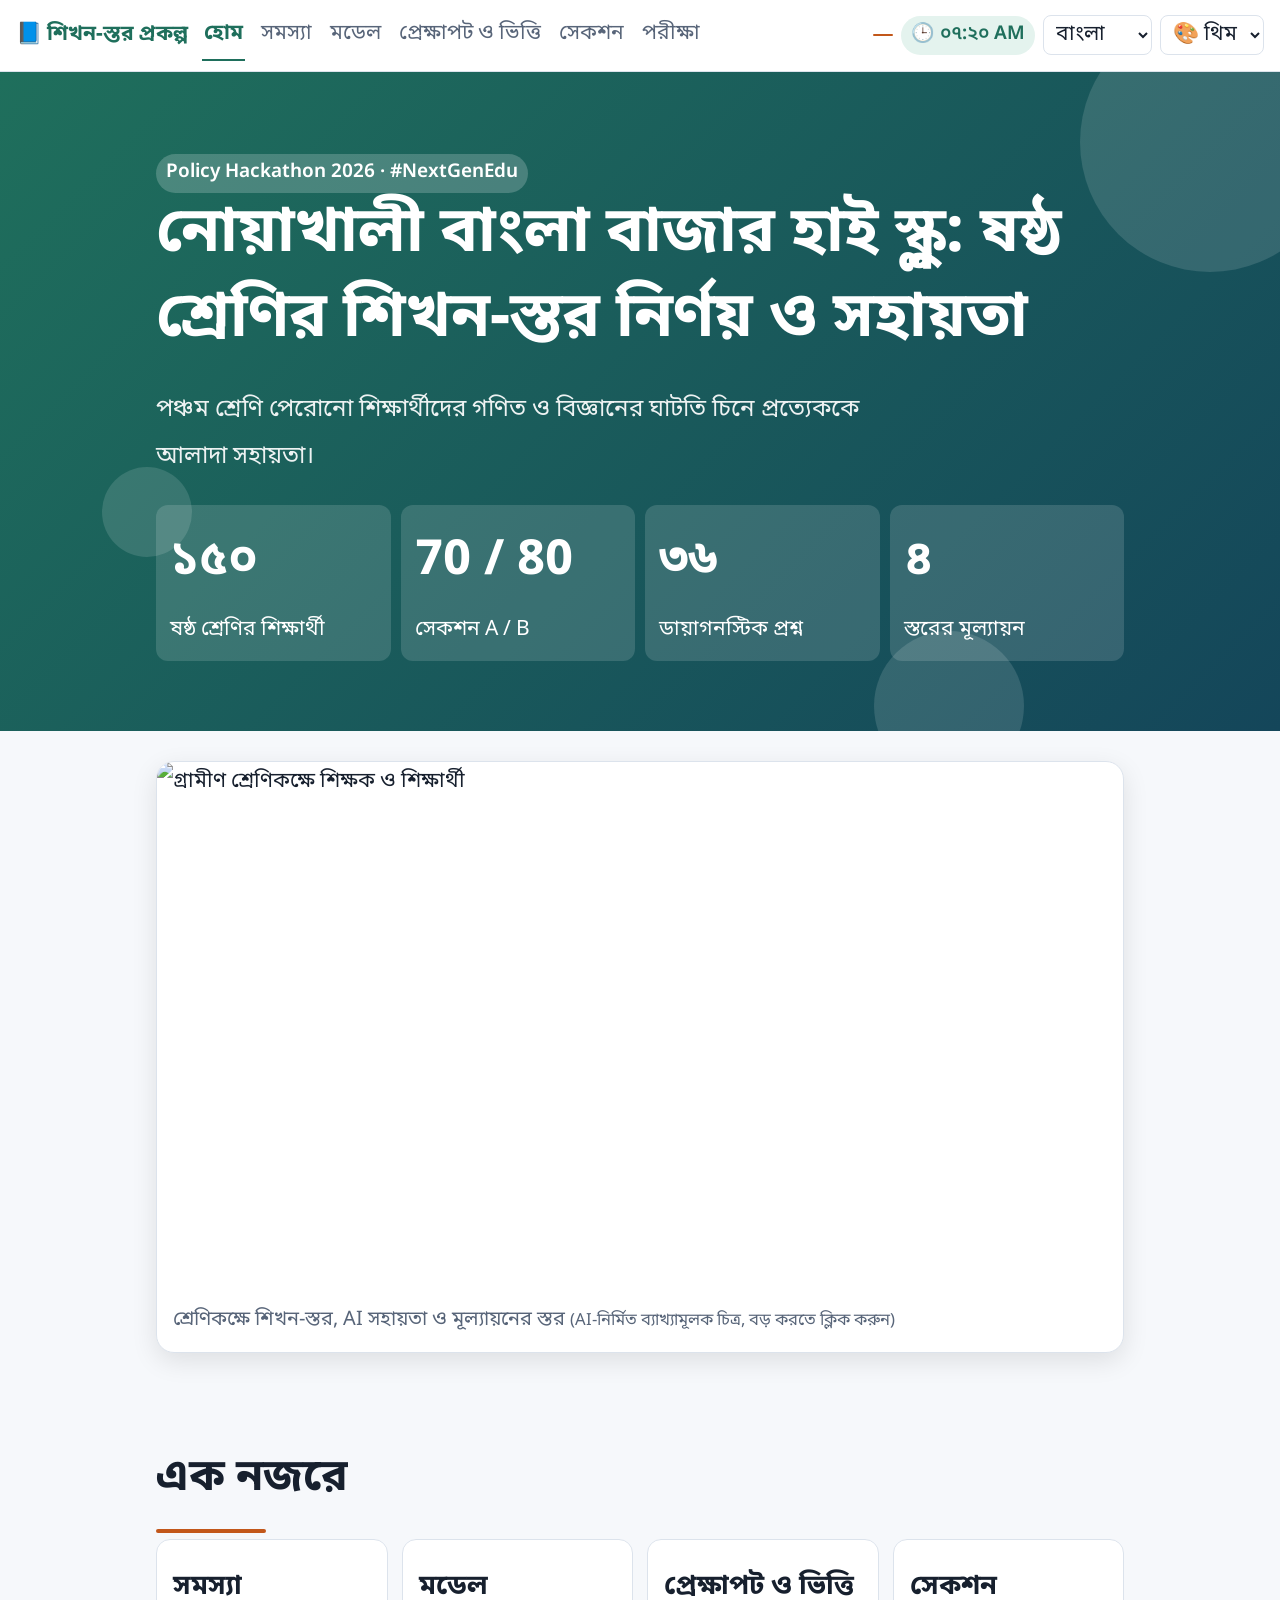
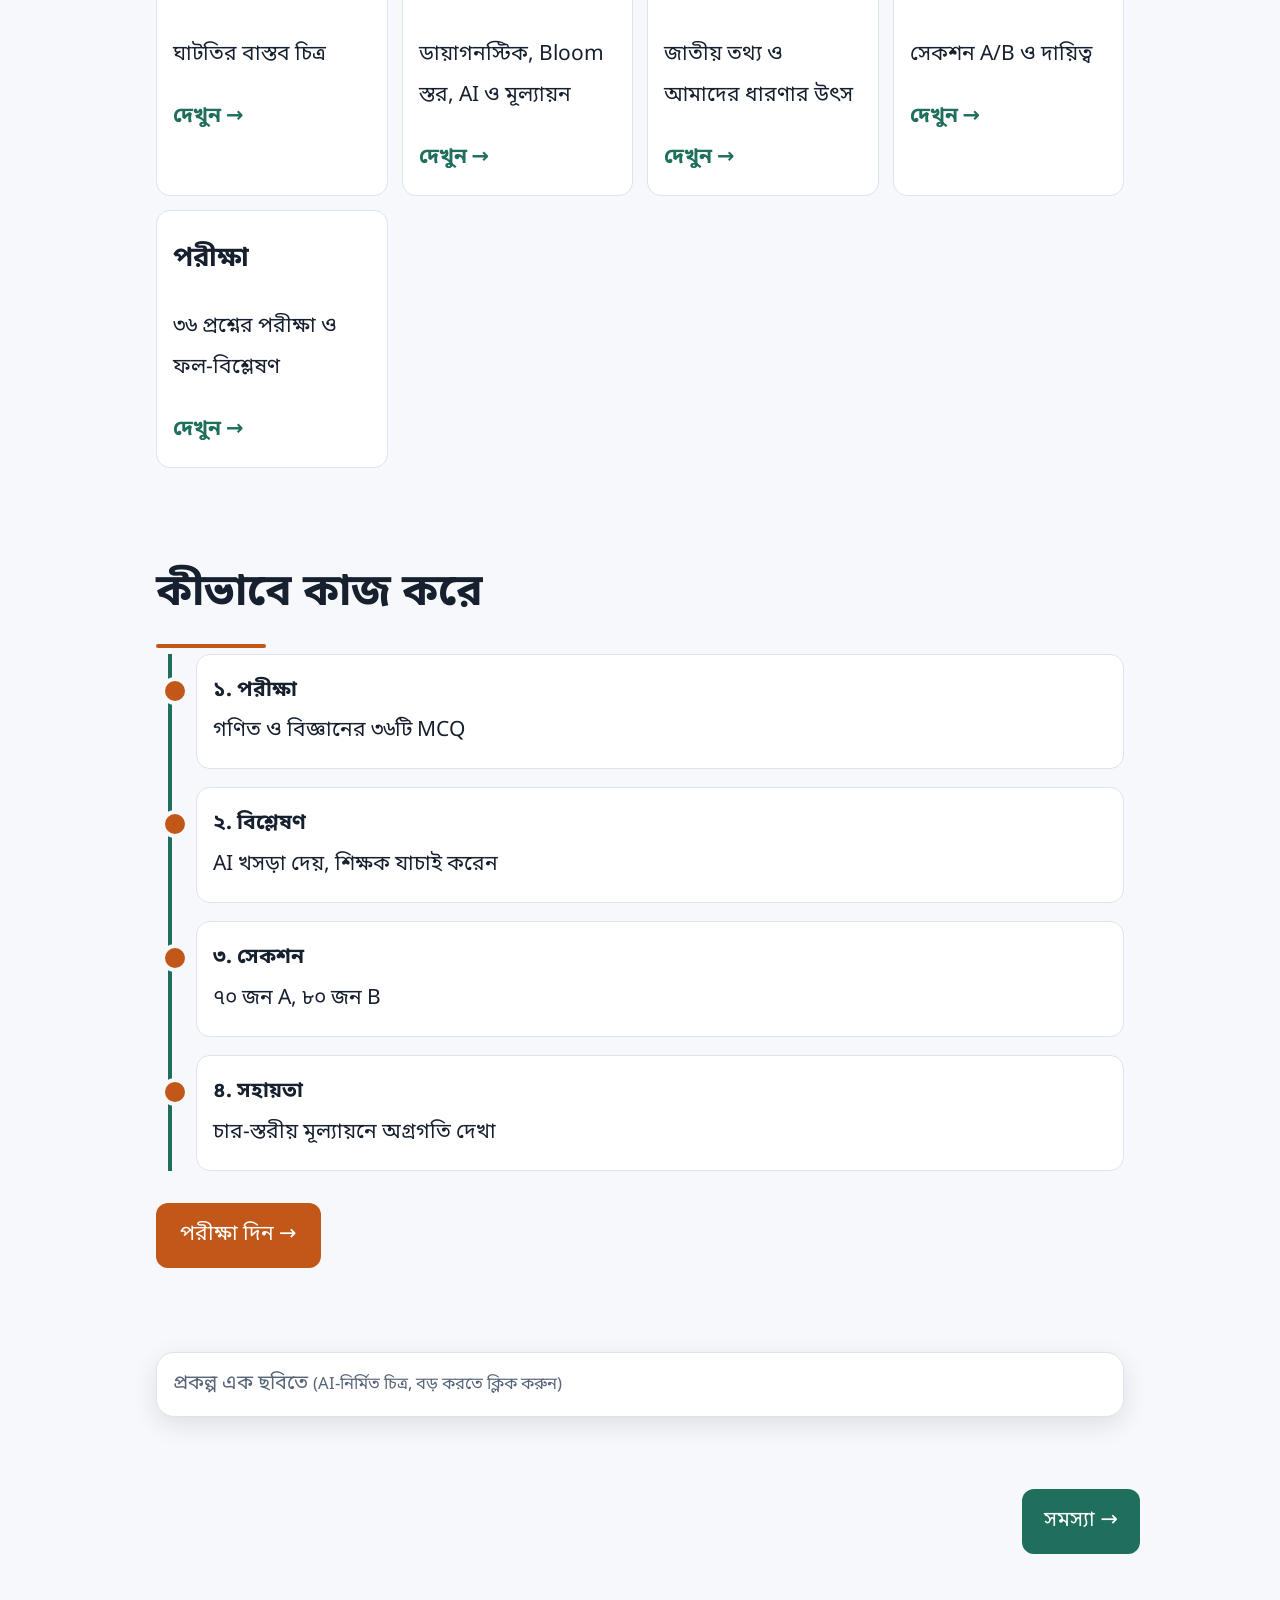
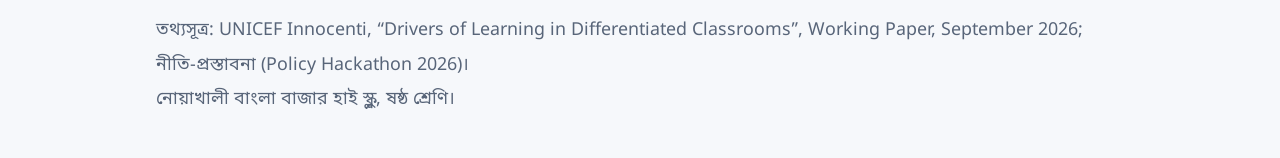
==== commit 98ad5c7b: "Update index.html" ====
--- a/index.html
+++ b/index.html
@@ -8,7 +8,7 @@
 <select id="th" aria-label="Theme">
    
   <option value="auto">🎨 থিম </option>
-                <option value="light">হালকা</option>
+                <option value="light">হালকা</option> 
                 <option value="dark">ডার্ক</option>
                 <option value="ocean">সাগর</option>
                 <option value="forest">বন</option>
@@ -16,11 +16,20 @@
                 <option value="rose">গোলাপ</option>
                 <option value="midnight">মধ্যরাত</option>
 
-</select></span></nav>
+</select></span></nav> 
 
   
   <header class="hero "><i class="blob b1"></i><i class="blob b2"></i><i class="blob b3"></i><div class="w"><span class="tag" style="background:rgba(255,255,255,.2);color:#fff">Policy Hackathon 2026 · #NextGenEdu</span><h1 data-t="h_t"></h1><p data-t="h_s"></p><div class="st rv"><div><b data-n="150"></b><span data-t="st1"></span></div><div><b>70 / 80</b><span data-t="st2"></span></div><div><b data-n="36"></b><span data-t="st3"></span></div><div><b data-n="4"></b><span data-t="st4"></span></div></div></div></header>
-<main><section class=""><div class="w"><figure class="fig rv"><img src="img/banner.jpg" loading="lazy" alt=""><figcaption><span data-t="cap_banner"></span> <small data-t="zoom"></small></figcaption></figure></div></section><section class=""><div class="w"><h2 class="rv" data-t="h_g"></h2><div class="g"><a class="c lk rv d0" href="problem.html"><h3 data-t="n_prob"></h3><p data-t="d_prob"></p><span data-t="see"></span></a><a class="c lk rv d1" href="model.html"><h3 data-t="n_model"></h3><p data-t="d_model"></p><span data-t="see"></span></a><a class="c lk rv d2" href="evidence.html"><h3 data-t="n_ctx"></h3><p data-t="d_ctx"></p><span data-t="see"></span></a><a class="c lk rv d3" href="sections.html"><h3 data-t="n_sec"></h3><p data-t="d_sec"></p><span data-t="see"></span></a><a class="c lk rv d0" href="exam.html"><h3 data-t="n_exam"></h3><p data-t="d_exam"></p><span data-t="see"></span></a></div></div></section><section class=""><div class="w"><h2 class="rv" data-t="h_h"></h2><div class="tl"><div class="c rv" data-t="s1"></div><div class="c rv" data-t="s2"></div><div class="c rv" data-t="s3"></div><div class="c rv" data-t="s4"></div></div><a class="cta" href="exam.html" data-t="cta"></a></div></section><section class=""><div class="w"><figure class="fig rv"><img src="img/overview.jpg" loading="lazy" alt=""><figcaption><span data-t="cap_overview"></span> <small data-t="zoom"></small></figcaption></figure></div></section></main><div class="w nx"><span></span><a href="problem.html"><span data-t="n_prob"></span> →</a></div>
+<main>
+  <section class="">
+    
+    <div class="w"> <figure class="fig rv"><img src="img/banner.jpg" width="1400" height="764" loading="lazy"
+                        alt="গ্রামীণ শ্রেণিকক্ষে শিক্ষক ও শিক্ষার্থী">
+                    <figcaption>শ্রেণিকক্ষে শিখন-স্তর, AI সহায়তা ও মূল্যায়নের স্তর <small>(AI-নির্মিত ব্যাখ্যামূলক
+                            চিত্র, বড় করতে ক্লিক করুন)</small></figcaption>
+                </figure>
+    
+    </div></section><section class=""><div class="w"><h2 class="rv" data-t="h_g"></h2><div class="g"><a class="c lk rv d0" href="problem.html"><h3 data-t="n_prob"></h3><p data-t="d_prob"></p><span data-t="see"></span></a><a class="c lk rv d1" href="model.html"><h3 data-t="n_model"></h3><p data-t="d_model"></p><span data-t="see"></span></a><a class="c lk rv d2" href="evidence.html"><h3 data-t="n_ctx"></h3><p data-t="d_ctx"></p><span data-t="see"></span></a><a class="c lk rv d3" href="sections.html"><h3 data-t="n_sec"></h3><p data-t="d_sec"></p><span data-t="see"></span></a><a class="c lk rv d0" href="exam.html"><h3 data-t="n_exam"></h3><p data-t="d_exam"></p><span data-t="see"></span></a></div></div></section><section class=""><div class="w"><h2 class="rv" data-t="h_h"></h2><div class="tl"><div class="c rv" data-t="s1"></div><div class="c rv" data-t="s2"></div><div class="c rv" data-t="s3"></div><div class="c rv" data-t="s4"></div></div><a class="cta" href="exam.html" data-t="cta"></a></div></section><section class=""><div class="w"><figure class="fig rv"><img src="img/overview.jpg" loading="lazy" alt=""><figcaption><span data-t="cap_overview"></span> <small data-t="zoom"></small></figcaption></figure></div></section></main><div class="w nx"><span></span><a href="problem.html"><span data-t="n_prob"></span> →</a></div>
   <footer>
         <div class="w">তথ্যসূত্র: UNICEF Innocenti, “Drivers of Learning in Differentiated Classrooms”, Working Paper,
             September 2026; নীতি-প্রস্তাবনা (Policy Hackathon 2026)।<br>নোয়াখালী বাংলা বাজার হাই স্কুল, ষষ্ঠ শ্রেণি।
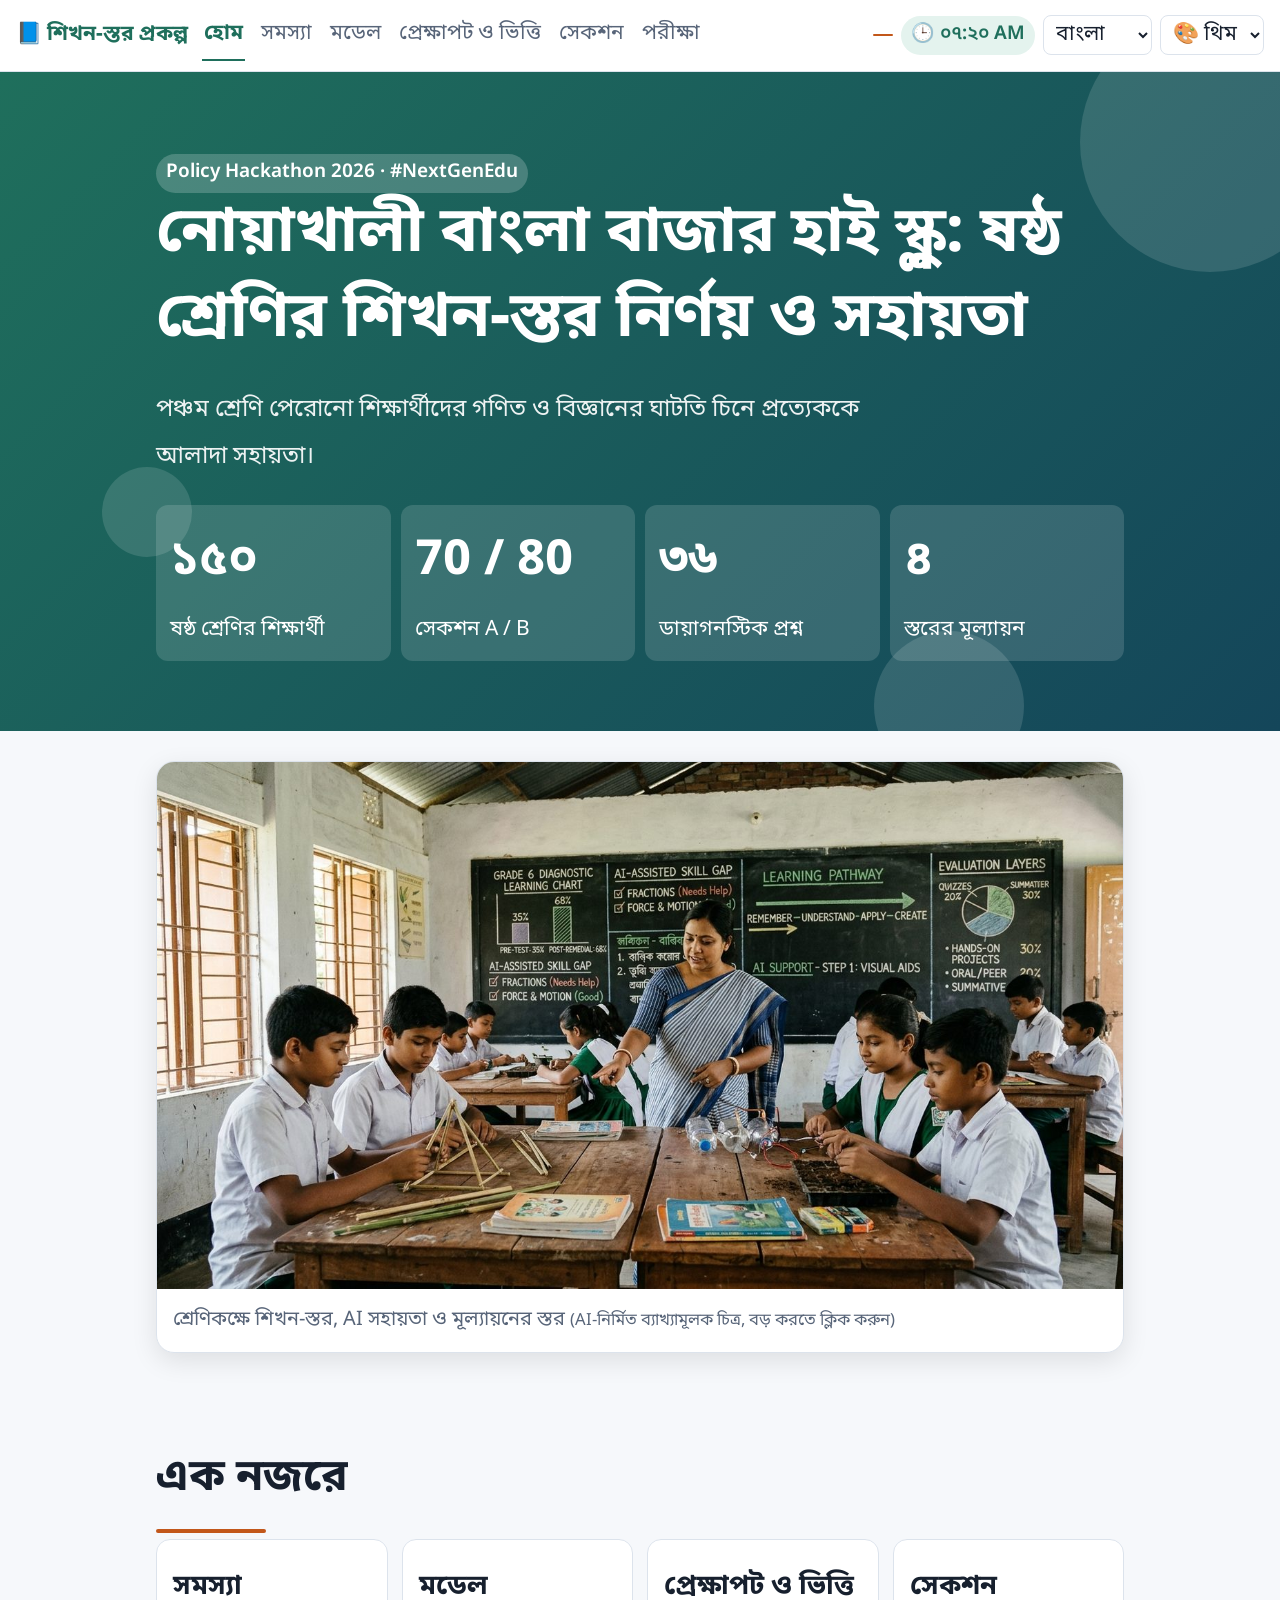
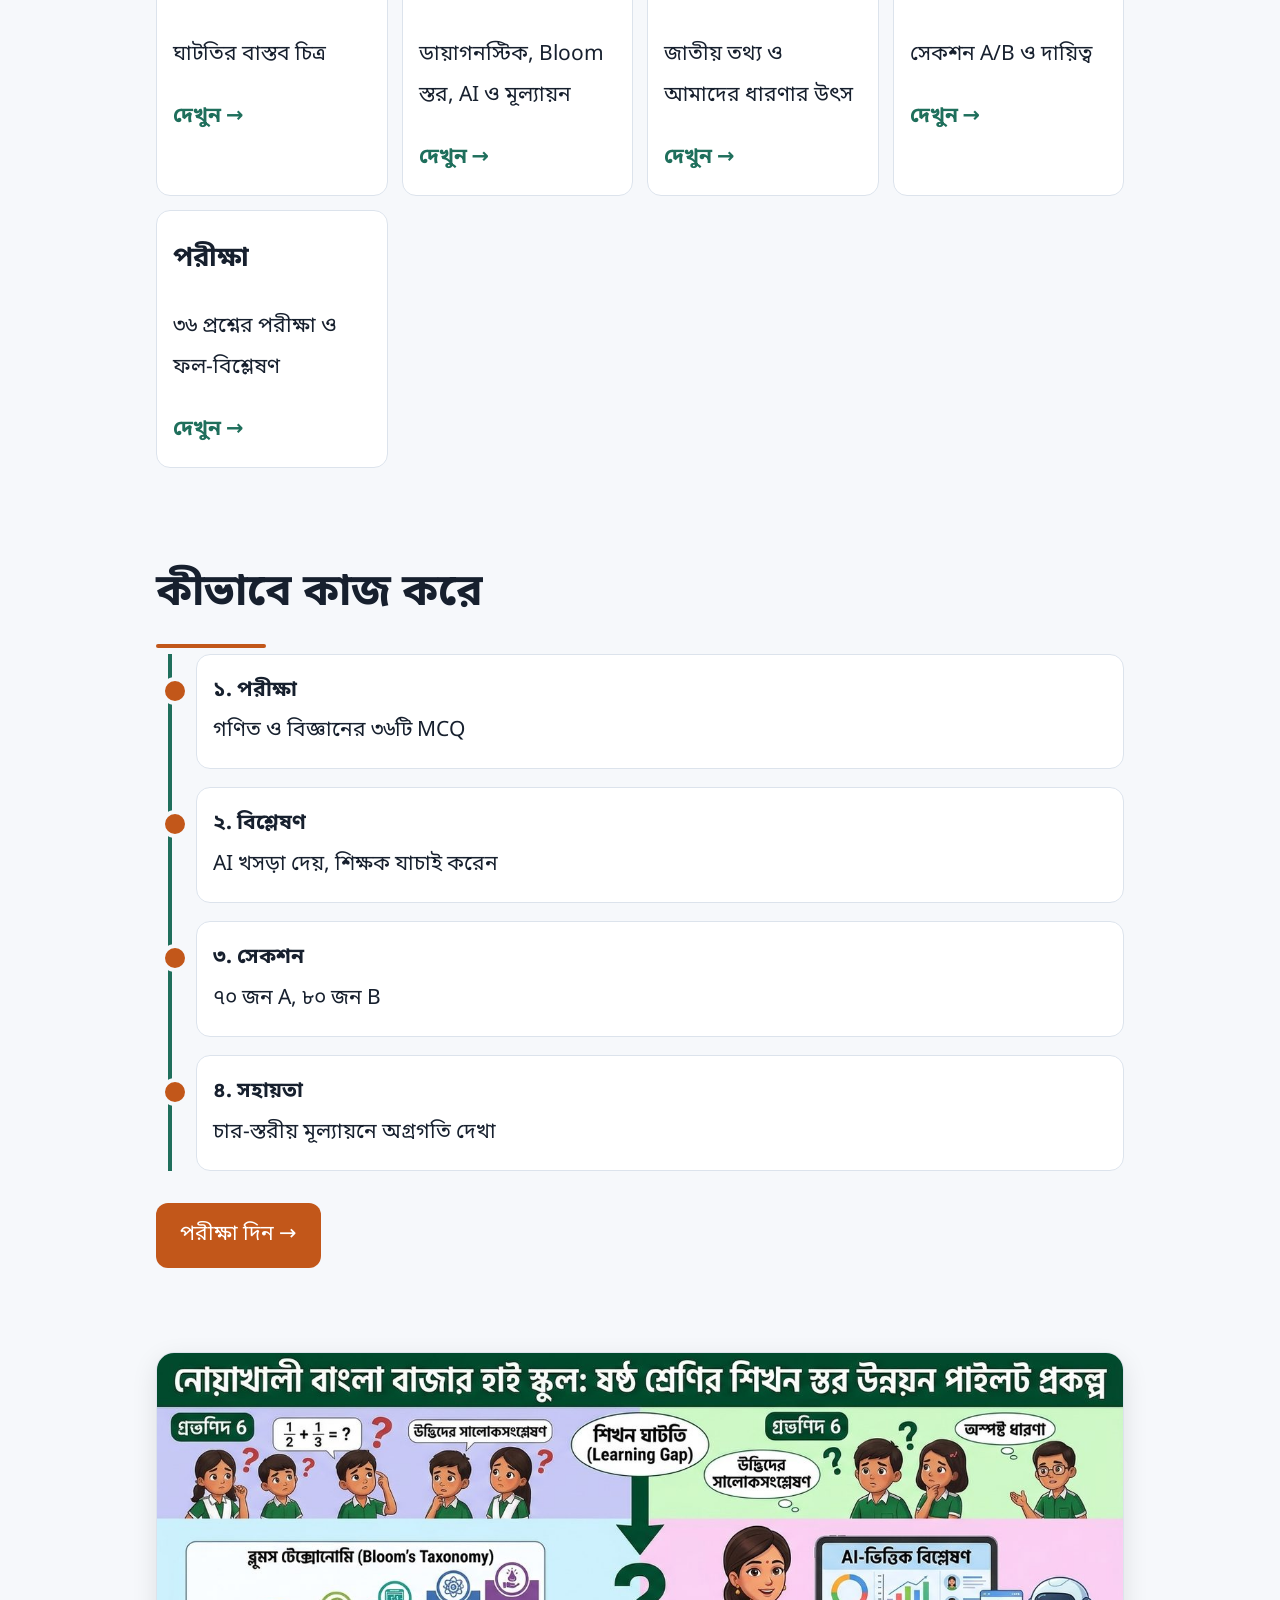
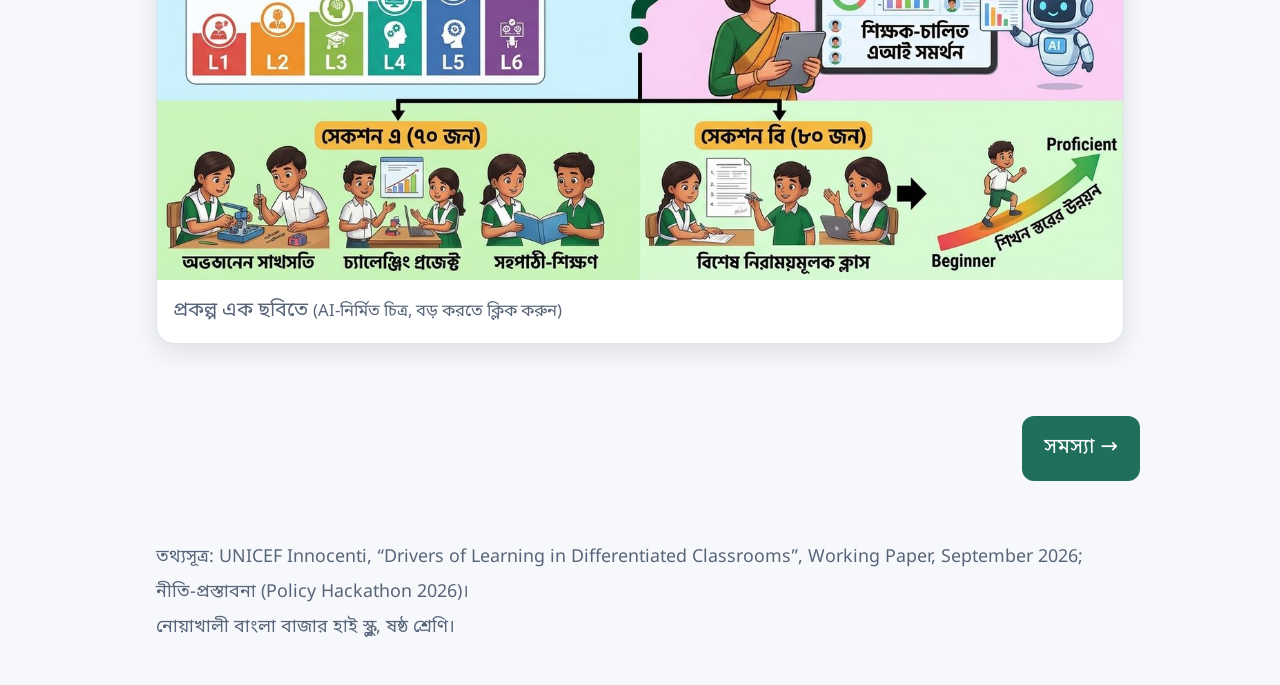
==== commit 1182924d: "Update language selection in index.html Removed the 'auto' option from the language selection dropdo" ====
--- a/index.html
+++ b/index.html
@@ -2,7 +2,7 @@
 <link href="https://fonts.googleapis.com/css2?family=Noto+Sans+Bengali:wght@400;600;700&family=Noto+Sans+Devanagari:wght@400;600;700&display=swap" rel="stylesheet"><link rel="stylesheet" href="style.css"></head><body data-pk="n_home">
 <nav><b>📘 <span data-t="brand"></span></b><a href="index.html" class="on" data-t="n_home"></a><a href="problem.html" class="" data-t="n_prob"></a><a href="model.html" class="" data-t="n_model"></a><a href="evidence.html" class="" data-t="n_ctx"></a><a href="sections.html" class="" data-t="n_sec"></a><a href="exam.html" class="" data-t="n_exam"></a><span style="margin-left:auto;display:flex;gap:8px;align-items:center"><span id="nt" class="tag" style="background:var(--ac);color:#fff"></span><span id="clk" class="tag"></span>
 
-  <select id="lg" aria-label="Language"><option value="auto">ভাষা</option><option value="bn">বাংলা</option><option value="en">English</option><option value="hi">हिन्दी</option></select>
+  <select id="lg" aria-label="Language"> <option value="bn">বাংলা</option><option value="en">English</option><option value="hi">हिन्दी</option></select>
 
   
 <select id="th" aria-label="Theme">
